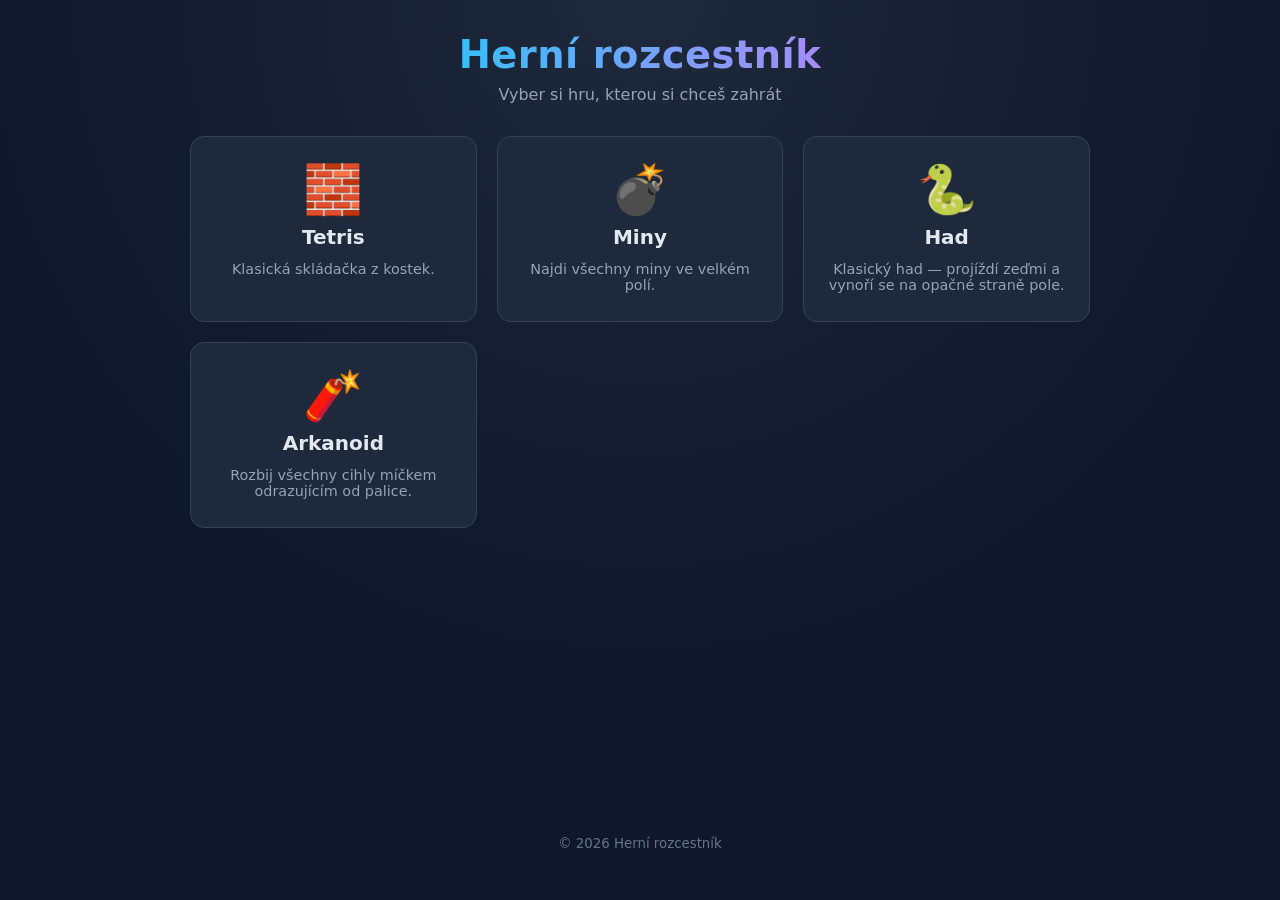
==== index.html @ 3ca3a99c "Přidá herní rozcestník se šesti tituly" ====
<!DOCTYPE html>
<html lang="cs">
<head>
  <meta charset="UTF-8">
  <meta name="viewport" content="width=device-width, initial-scale=1.0">
  <title>Herní rozcestník</title>
  <!-- externí styl rozcestníku místo inline style -->
  <link rel="stylesheet" href="style.css">
  <!-- externí skript rozcestníku místo inline javascriptu -->
  <script src="app.js" defer></script>
</head>
<body class="menu-body">
  <!-- záhlaví s názvem herního rozcestníku -->
  <header class="menu-header">
    <h1 class="menu-title">Herní rozcestník</h1>
    <p class="menu-subtitle">Vyber si hru, kterou si chceš zahrát</p>
  </header>

  <!-- kontejner s kartami her; karty generuje app.js, aby se snadno přidávali nové tituly -->
  <main class="menu-grid" id="menuGrid" aria-label="Seznam her"></main>

  <!-- patička s odkazem na hlavní stránku (případně pro pozdější navigaci) -->
  <footer class="menu-footer">
    <small>© 2026 Herní rozcestník</small>
  </footer>
</body>
</html>
---- style.css ----
/* ====== Rozcestník — celkový ráh a fonty ====== */
:root {
  /* barevná paleta rozcestníku, jednotlivé hry si mohou definovat vlastní proměnné */
  --bg: #0f172a;
  --bg-card: #1e293b;
  --bg-card-hover: #334155;
  --fg: #e2e8f0;
  --accent: #38bdf8;
  --accent-soft: #0ea5e9;
  --radius: 14px;
}

* {
  box-sizing: border-box;
}

body.menu-body {
  margin: 0;
  min-height: 100vh;
  background: radial-gradient(circle at top, #1e293b 0%, var(--bg) 60%);
  color: var(--fg);
  font-family: "Segoe UI", system-ui, -apple-system, sans-serif;
  display: flex;
  flex-direction: column;
  align-items: center;
  padding: 2rem 1rem 3rem;
}

/* záhlaví rozcestníku */
.menu-header {
  text-align: center;
  margin-bottom: 2rem;
}

.menu-title {
  margin: 0 0 0.5rem;
  font-size: 2.4rem;
  letter-spacing: 0.5px;
  background: linear-gradient(90deg, var(--accent), #a78bfa);
  -webkit-background-clip: text;
  background-clip: text;
  color: transparent;
}

.menu-subtitle {
  margin: 0;
  color: #94a3b8;
  font-size: 1rem;
}

/* mřížka karet — responzivní, na úzkých zařízeních se skládá do sloupce */
.menu-grid {
  display: grid;
  grid-template-columns: repeat(auto-fit, minmax(220px, 1fr));
  gap: 1.25rem;
  width: 100%;
  max-width: 900px;
}

/* jednotlivá karta hry — celý odkaz je klikací plocha navigující na hru */
.game-card {
  display: flex;
  flex-direction: column;
  align-items: center;
  gap: 0.75rem;
  padding: 1.75rem 1.25rem;
  background: var(--bg-card);
  border: 1px solid #334155;
  border-radius: var(--radius);
  text-decoration: none;
  color: var(--fg);
  transition: transform 0.15s ease, background 0.15s ease, box-shadow 0.15s ease;
}

.game-card:hover,
.game-card:focus-visible {
  background: var(--bg-card-hover);
  transform: translateY(-4px);
  box-shadow: 0 12px 24px rgba(0, 0, 0, 0.35);
  outline: none;
  border-color: var(--accent);
}

/* velká ikona (emoji) nad název hry — jemná vizuální identita titulu */
.game-card .game-icon {
  font-size: 3rem;
  line-height: 1;
}

.game-card .game-name {
  font-size: 1.25rem;
  font-weight: 600;
}

.game-card .game-desc {
  margin: 0;
  font-size: 0.9rem;
  color: #94a3b8;
  text-align: center;
}

/* patička rozcestníku */
.menu-footer {
  margin-top: auto;
  padding-top: 2rem;
  color: #64748b;
}
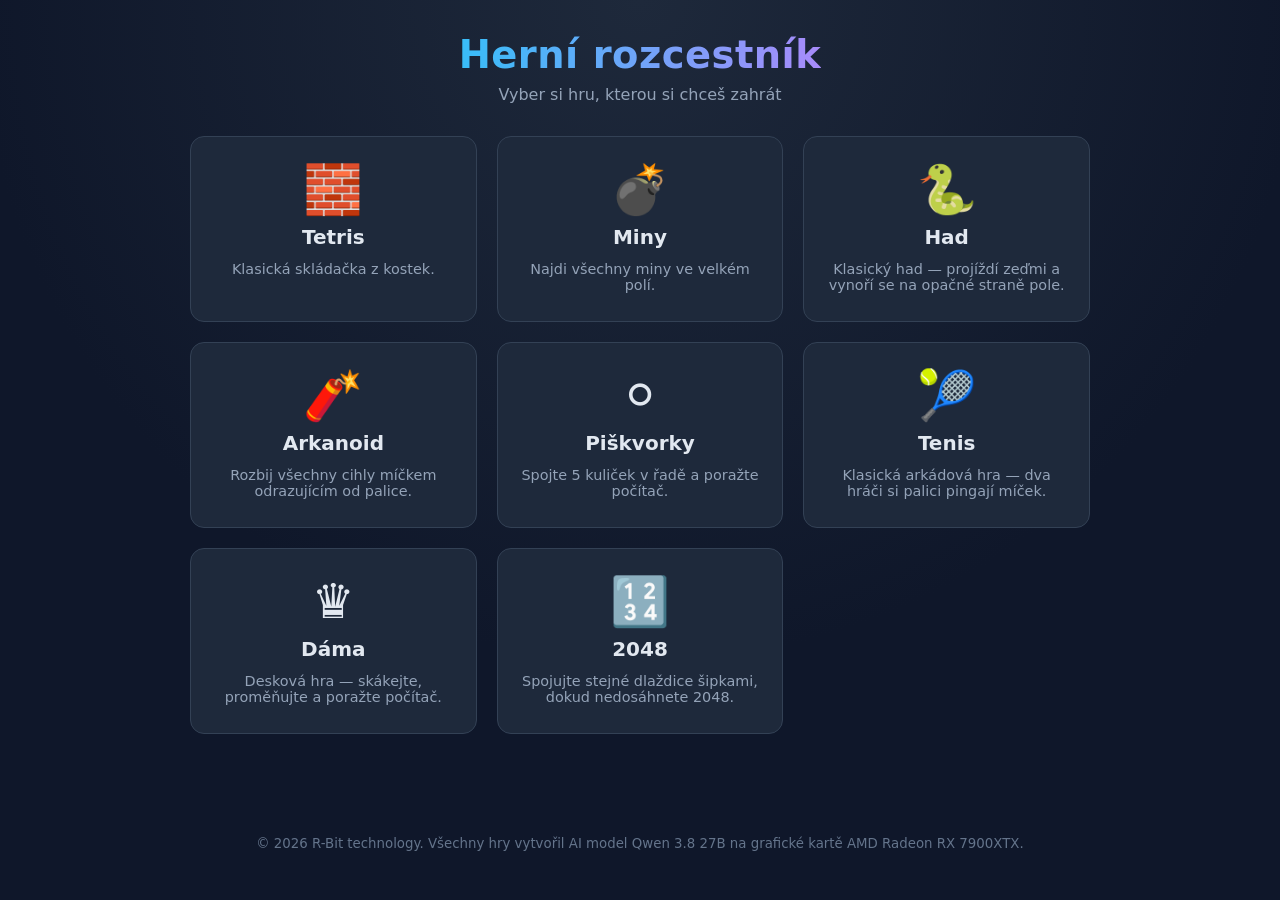
==== commit 27251ee0: "Přidá animace dlaždic a vylepší strukturu hracího pole v hře 2048" ====
--- a/index.html
+++ b/index.html
@@ -19,9 +19,9 @@
   <!-- kontejner s kartami her; karty generuje app.js, aby se snadno přidávali nové tituly -->
   <main class="menu-grid" id="menuGrid" aria-label="Seznam her"></main>
 
-  <!-- patička s odkazem na hlavní stránku (případně pro pozdější navigaci) -->
+  <!-- patička s autorskou poznámkou a informací o AI modelu -->
   <footer class="menu-footer">
-    <small>© 2026 Herní rozcestník</small>
+    <small>© 2026 R-Bit technology. Všechny hry vytvořil AI model Qwen 3.8 27B na grafické kartě AMD Radeon RX 7900XTX.</small>
   </footer>
 </body>
 </html>
--- a/style.css
+++ b/style.css
@@ -104,4 +104,12 @@
   margin-top: auto;
   padding-top: 2rem;
   color: #64748b;
+  text-align: center;
 }
+
+/* autorská poznámka o AI modelu — jemnější odstín pod autorským řádkem */
+.menu-credit {
+  display: block;
+  margin-top: 0.35rem;
+  color: #475569;
+}
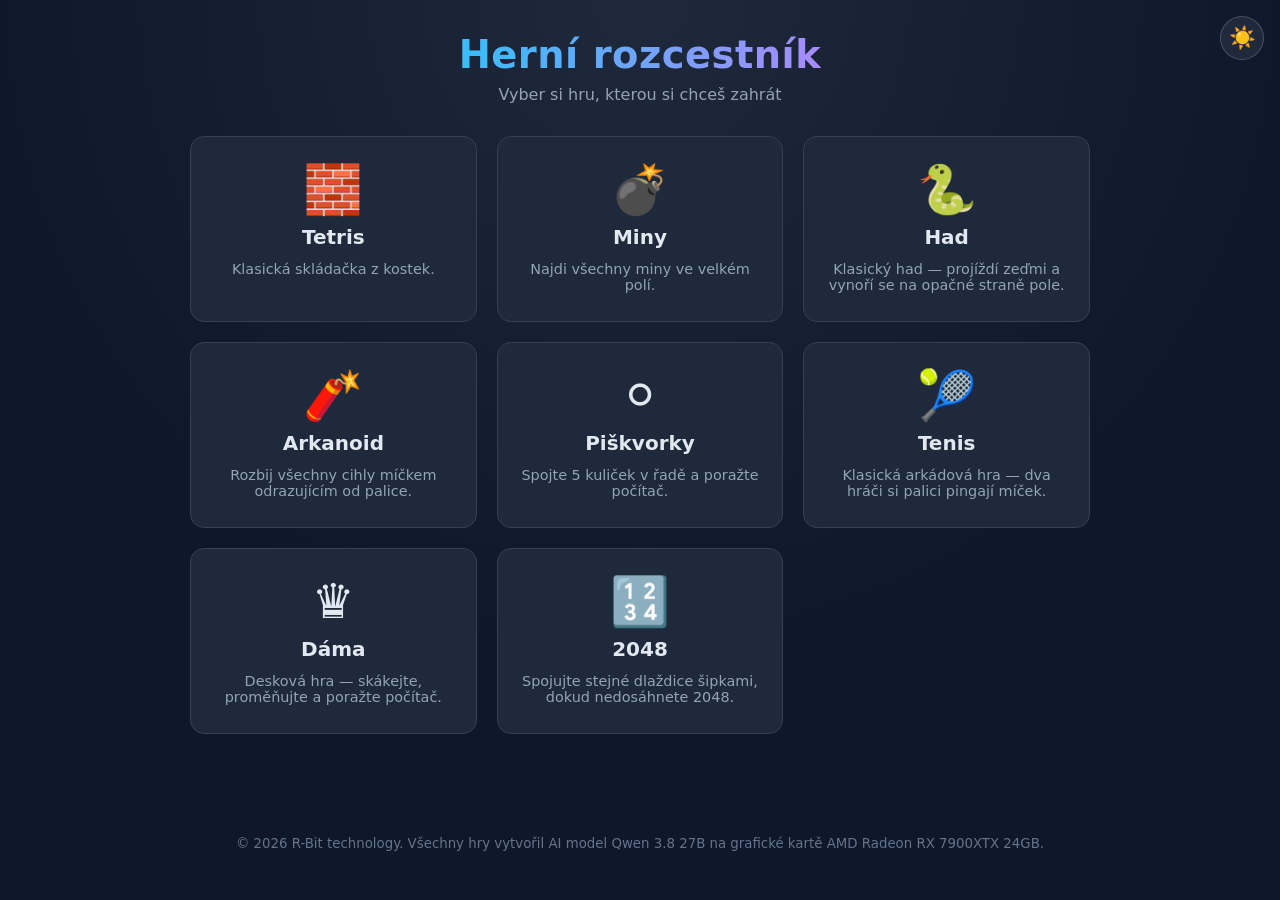
==== commit 1dba9315: "feat: implement light theme toggle across all games and main menu - Added a theme switcher to toggle" ====
--- a/index.html
+++ b/index.html
@@ -4,6 +4,9 @@
   <meta charset="UTF-8">
   <meta name="viewport" content="width=device-width, initial-scale=1.0">
   <title>Herní rozcestník</title>
+  <!-- společný přepínač motivu (tmavý / světlý) — skript běží synchronně, aby motiv platil i před vykreslením těla -->
+  <link rel="stylesheet" href="theme.css">
+  <script src="theme.js"></script>
   <!-- externí styl rozcestníku místo inline style -->
   <link rel="stylesheet" href="style.css">
   <!-- externí skript rozcestníku místo inline javascriptu -->
@@ -21,7 +24,7 @@
 
   <!-- patička s autorskou poznámkou a informací o AI modelu -->
   <footer class="menu-footer">
-    <small>© 2026 R-Bit technology. Všechny hry vytvořil AI model Qwen 3.8 27B na grafické kartě AMD Radeon RX 7900XTX.</small>
+    <small>© 2026 R-Bit technology. Všechny hry vytvořil AI model Qwen 3.8 27B na grafické kartě AMD Radeon RX 7900XTX 24GB.</small>
   </footer>
 </body>
 </html>
--- a/theme.css
+++ b/theme.css
@@ -0,0 +1,32 @@
+/* ====== Přepínač motivu — společné styly pro menu i všechny hry ====== */
+/* Tlačítko je pevně upnuto nahoře vpravo, takže je dostupné na každé stránce.
+   Pozadí je neutrální poloprůhledné, aby fungovalo bez rozdílu na tmavém i světlém motivu. */
+.theme-toggle {
+  position: fixed;
+  top: 1rem;
+  right: 1rem;
+  z-index: 50;
+  width: 44px;
+  height: 44px;
+  display: inline-flex;
+  align-items: center;
+  justify-content: center;
+  font-size: 1.35rem;
+  line-height: 1;
+  cursor: pointer;
+  border-radius: 50%;
+  border: 1px solid rgba(120, 130, 150, 0.45);
+  background: rgba(120, 130, 150, 0.16);
+  color: inherit;
+  transition: transform 0.12s ease, background 0.15s ease;
+}
+
+/* jemná odezva na najetí a stisknutí */
+.theme-toggle:hover {
+  transform: scale(1.08);
+  background: rgba(120, 130, 150, 0.28);
+}
+
+.theme-toggle:active {
+  transform: scale(0.94);
+}
--- a/style.css
+++ b/style.css
@@ -113,3 +113,51 @@
   margin-top: 0.35rem;
   color: #475569;
 }
+
+/* ====== Světlý motiv rozcestníku (aktivuje se přes html[data-motiv="svetly"]) ====== */
+/* Přepíšeme barevné proměnné; tmavý motiv zůstává výchozí, světlý jen mění paletu. */
+html[data-motiv="svetly"] {
+  --bg: #eef2f8;
+  --bg-card: #ffffff;
+  --bg-card-hover: #e2e8f0;
+  --fg: #1e293b;
+  --accent: #0284c7;
+  --accent-soft: #0ea5e9;
+}
+
+/* světlé pozadí stránky — jasný gradient místo tmavého */
+html[data-motiv="svetly"] body.menu-body {
+  background: radial-gradient(circle at top, #ffffff 0%, var(--bg) 60%);
+}
+
+/* nadpis zůstává gradientem, ale s tmavším akcentem pro čitelnost na světle */
+html[data-motiv="svetly"] .menu-title {
+  background: linear-gradient(90deg, var(--accent), #7c3aed);
+  -webkit-background-clip: text;
+  background-clip: text;
+}
+
+/* jemnější popisky a patička — tmavší odstíny pro kontrast na světlém pozadí */
+html[data-motiv="svetly"] .menu-subtitle,
+html[data-motiv="svetly"] .game-desc {
+  color: #475569;
+}
+
+/* karty — světlé pozadí, viditelný rámeček, jemnější stín */
+html[data-motiv="svetly"] .game-card {
+  border-color: #cbd5e1;
+}
+
+html[data-motiv="svetly"] .game-card:hover,
+html[data-motiv="svetly"] .game-card:focus-visible {
+  box-shadow: 0 12px 24px rgba(15, 23, 42, 0.12);
+}
+
+/* patička a autorská poznámka — čitelné tmavé odstíny */
+html[data-motiv="svetly"] .menu-footer {
+  color: #64748b;
+}
+
+html[data-motiv="svetly"] .menu-credit {
+  color: #94a3b8;
+}
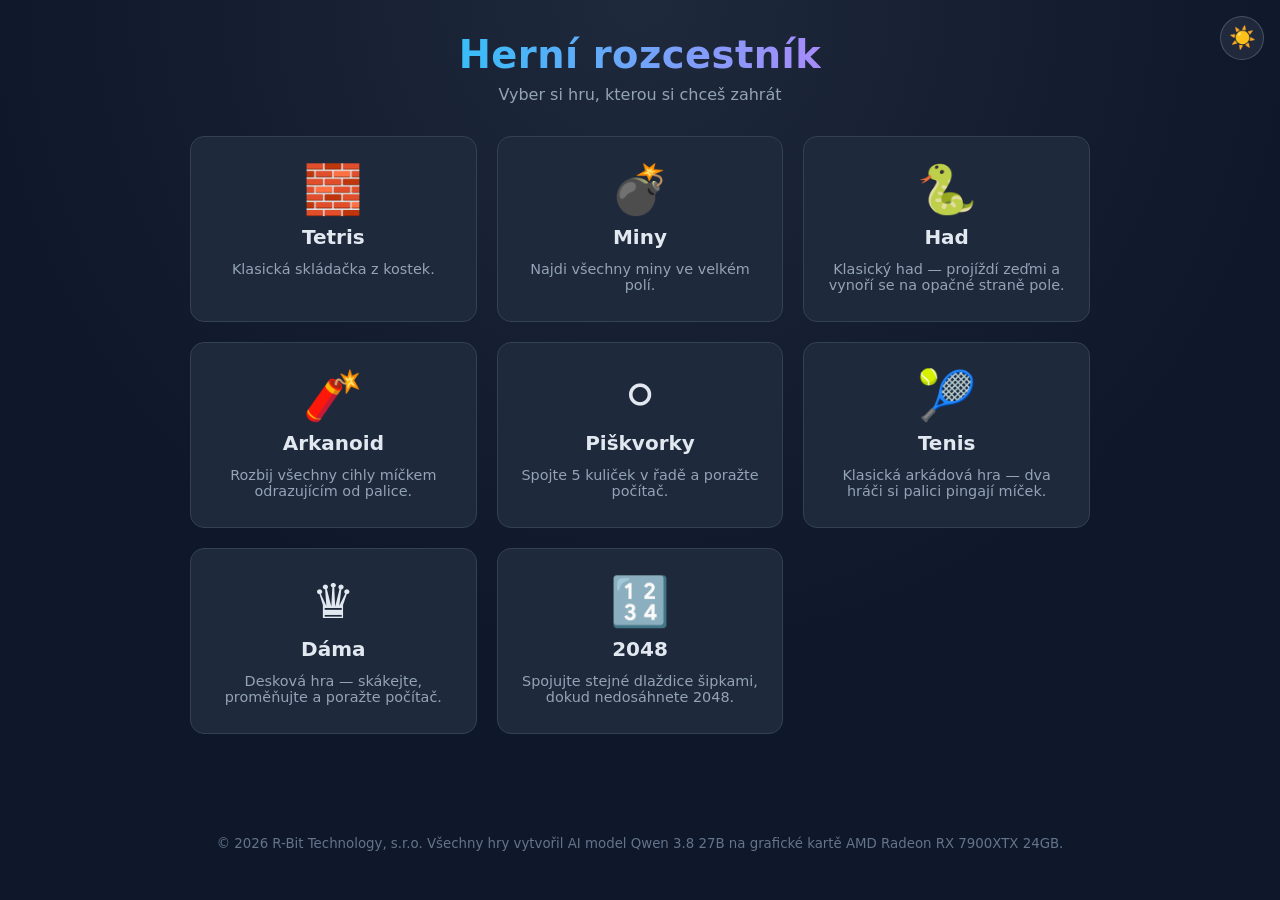
==== commit c25ef0fa: "fix: opravit název společnosti v patičkách všech her" ====
--- a/index.html
+++ b/index.html
@@ -24,7 +24,7 @@
 
   <!-- patička s autorskou poznámkou a informací o AI modelu -->
   <footer class="menu-footer">
-    <small>© 2026 R-Bit technology. Všechny hry vytvořil AI model Qwen 3.8 27B na grafické kartě AMD Radeon RX 7900XTX 24GB.</small>
+    <small>© 2026 R-Bit Technology, s.r.o. Všechny hry vytvořil AI model Qwen 3.8 27B na grafické kartě AMD Radeon RX 7900XTX 24GB.</small>
   </footer>
 </body>
 </html>
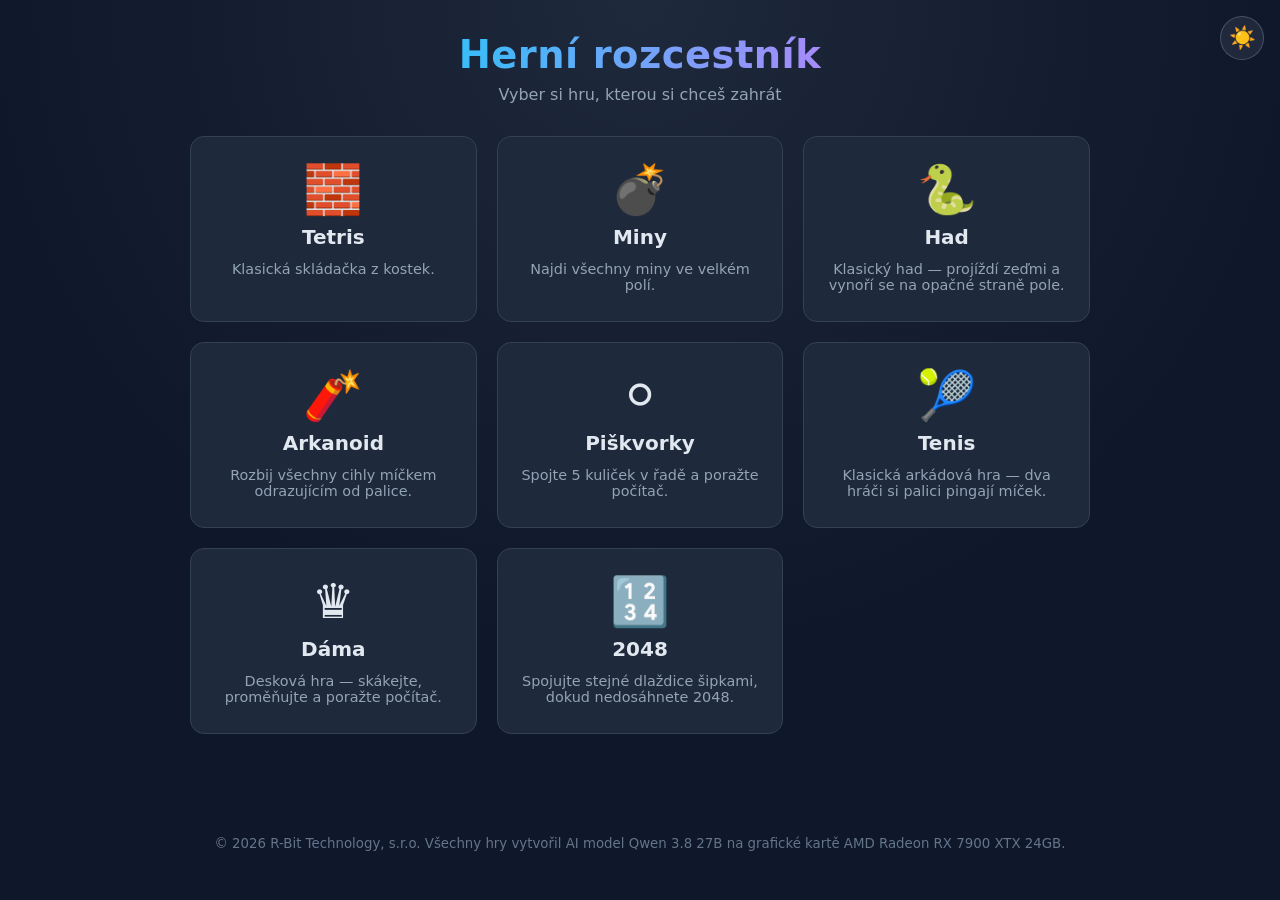
==== commit 28aa13e3: "fix: opravit překlep v názvu grafické karty v patičkách her" ====
--- a/index.html
+++ b/index.html
@@ -24,7 +24,7 @@
 
   <!-- patička s autorskou poznámkou a informací o AI modelu -->
   <footer class="menu-footer">
-    <small>© 2026 R-Bit Technology, s.r.o. Všechny hry vytvořil AI model Qwen 3.8 27B na grafické kartě AMD Radeon RX 7900XTX 24GB.</small>
+    <small>© 2026 R-Bit Technology, s.r.o. Všechny hry vytvořil AI model Qwen 3.8 27B na grafické kartě AMD Radeon RX 7900 XTX 24GB.</small>
   </footer>
 </body>
 </html>
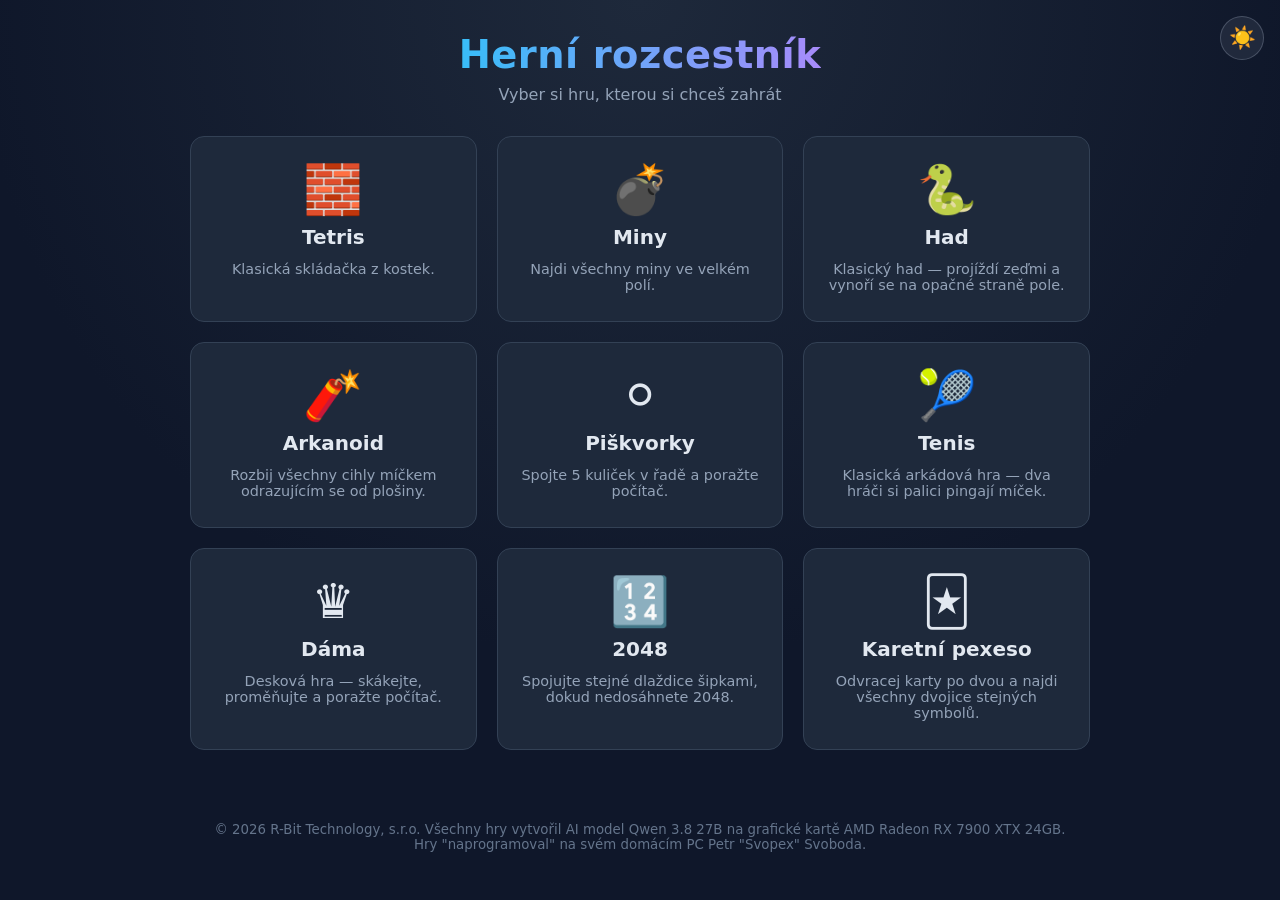
==== commit b0e1fb59: "Add "Karetní pexeso" game and update footers across all games - Introduced a new game "Karetní pexes" ====
--- a/index.html
+++ b/index.html
@@ -25,6 +25,7 @@
   <!-- patička s autorskou poznámkou a informací o AI modelu -->
   <footer class="menu-footer">
     <small>© 2026 R-Bit Technology, s.r.o. Všechny hry vytvořil AI model Qwen 3.8 27B na grafické kartě AMD Radeon RX 7900 XTX 24GB.</small>
+    <small>Hry "naprogramoval" na svém domácím PC Petr "Svopex" Svoboda.</small>
   </footer>
 </body>
 </html>
--- a/style.css
+++ b/style.css
@@ -107,6 +107,11 @@
   text-align: center;
 }
 
+/* každý řádek v patičce na samostatném řádku */
+.menu-footer small {
+  display: block;
+}
+
 /* autorská poznámka o AI modelu — jemnější odstín pod autorským řádkem */
 .menu-credit {
   display: block;
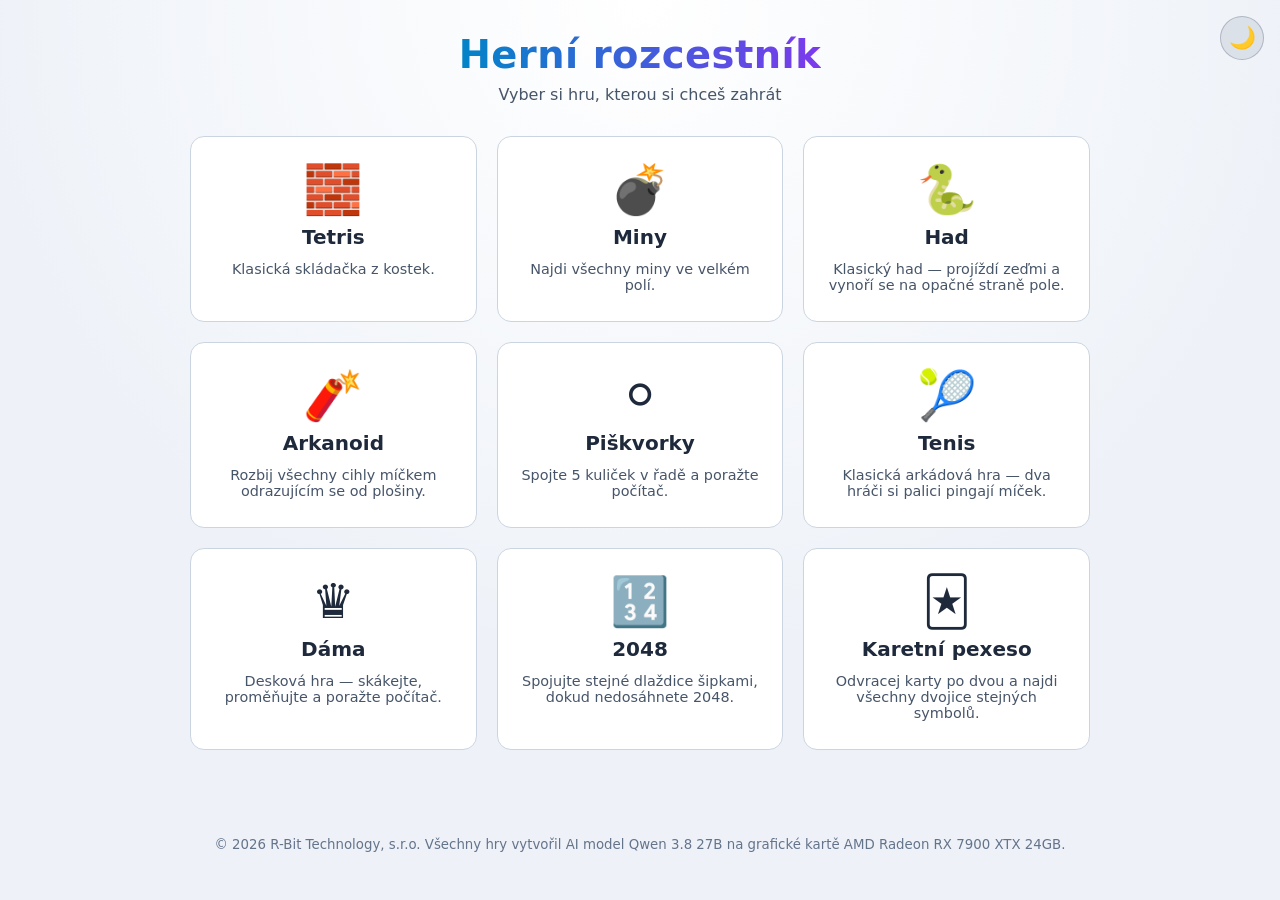
==== commit 91da02bb: "fix: odstranit autorskou poznámku z patičky a vylepšit správu motivu v theme.js" ====
--- a/index.html
+++ b/index.html
@@ -25,7 +25,6 @@
   <!-- patička s autorskou poznámkou a informací o AI modelu -->
   <footer class="menu-footer">
     <small>© 2026 R-Bit Technology, s.r.o. Všechny hry vytvořil AI model Qwen 3.8 27B na grafické kartě AMD Radeon RX 7900 XTX 24GB.</small>
-    <small>Hry "naprogramoval" na svém domácím PC Petr "Svopex" Svoboda.</small>
   </footer>
 </body>
 </html>
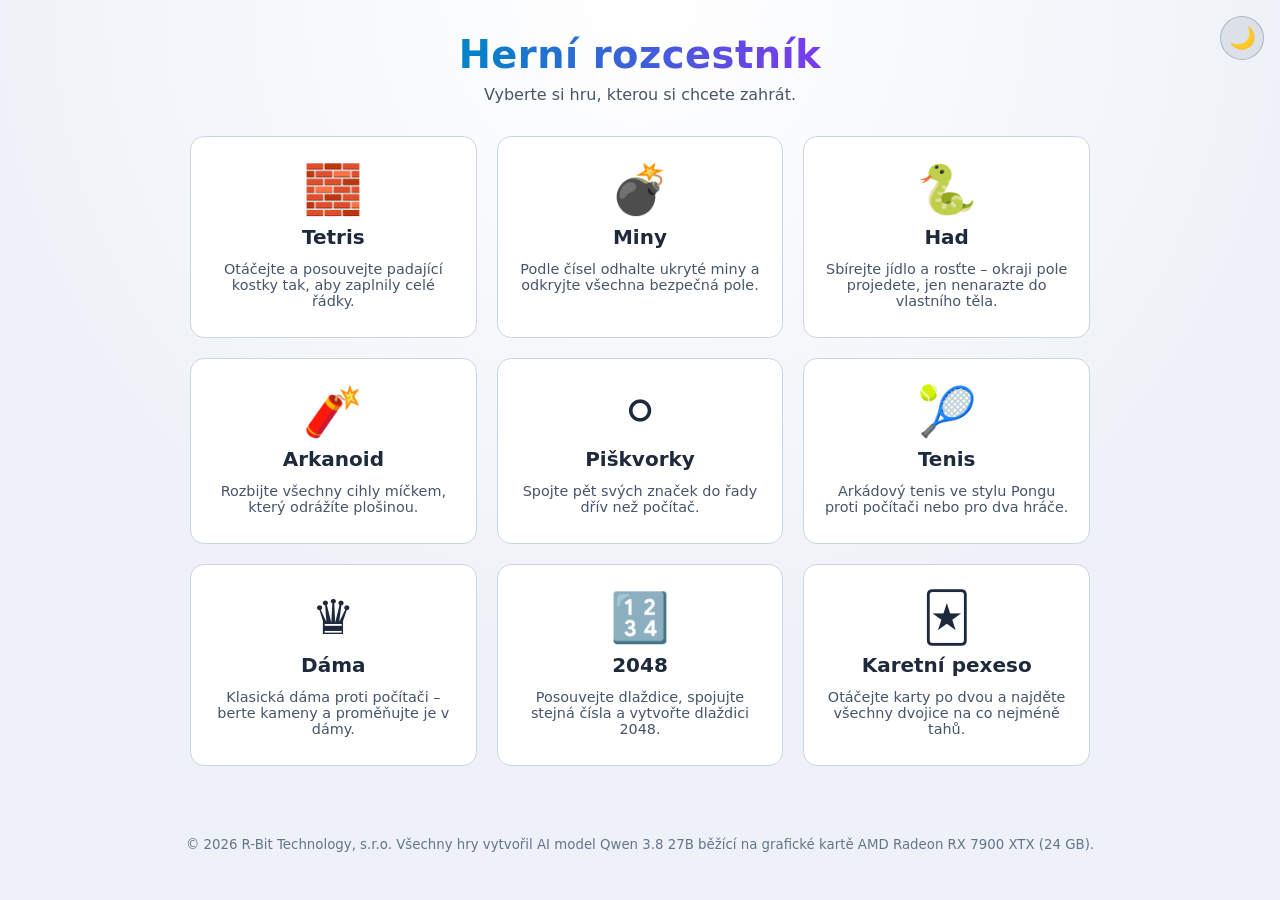
==== commit a13cb531: "Refactor game messages and UI text for clarity and consistency across multiple games - Updated end g" ====
--- a/index.html
+++ b/index.html
@@ -16,7 +16,7 @@
   <!-- záhlaví s názvem herního rozcestníku -->
   <header class="menu-header">
     <h1 class="menu-title">Herní rozcestník</h1>
-    <p class="menu-subtitle">Vyber si hru, kterou si chceš zahrát</p>
+    <p class="menu-subtitle">Vyberte si hru, kterou si chcete zahrát.</p>
   </header>
 
   <!-- kontejner s kartami her; karty generuje app.js, aby se snadno přidávali nové tituly -->
@@ -24,7 +24,7 @@
 
   <!-- patička s autorskou poznámkou a informací o AI modelu -->
   <footer class="menu-footer">
-    <small>© 2026 R-Bit Technology, s.r.o. Všechny hry vytvořil AI model Qwen 3.8 27B na grafické kartě AMD Radeon RX 7900 XTX 24GB.</small>
+    <small>© 2026 R-Bit Technology, s.r.o. Všechny hry vytvořil AI model Qwen 3.8 27B běžící na grafické kartě AMD Radeon RX 7900 XTX (24 GB).</small>
   </footer>
 </body>
 </html>
